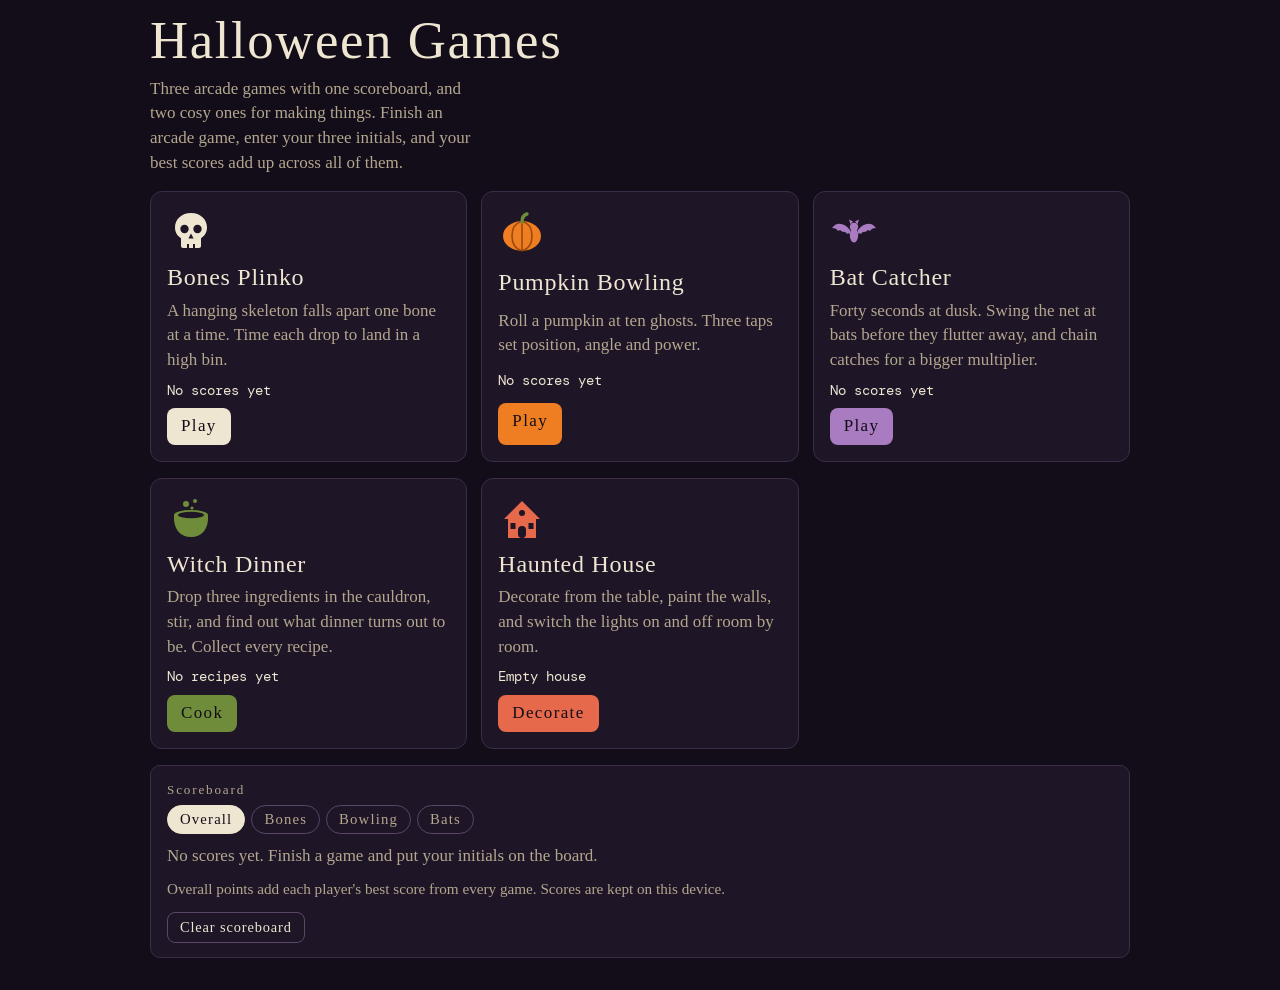
==== index.html @ f4849b36 "Bat Catcher: add a cackling witch who flies past and teases the player She crosses the sky every 9 t" ====
<!doctype html>
<html lang="en">
<head>
  <meta charset="utf-8">
  <meta name="viewport" content="width=device-width, initial-scale=1, viewport-fit=cover">
  <title>Halloween Games</title>
  <link rel="preconnect" href="https://fonts.googleapis.com">
  <link rel="preconnect" href="https://fonts.gstatic.com" crossorigin>
  <link rel="stylesheet" href="https://fonts.googleapis.com/css2?family=DM+Mono:wght@400;500&family=IM+Fell+English+SC&family=IM+Fell+English:ital@0;1&display=swap">
  <link rel="stylesheet" href="css/arcade.css?v=2844227">
</head>
<body data-root="" data-page="hub">
  <main class="wrap">
    <header class="hero">
      <h1>Halloween Games</h1>
      <p class="lede">Three arcade games with one scoreboard, and two cosy ones for making things. Finish an arcade game, enter your three initials, and your best scores add up across all of them.</p>
    </header>

    <section class="games" aria-label="Games">
      <a class="game-card" href="games/bones-plinko/index.html" style="--accent: var(--bone)">
        <svg class="icon" viewBox="0 0 48 48" aria-hidden="true">
          <path d="M24 5c-9.4 0-16 6.2-16 14.6 0 5 2.6 8.6 6 10.6V38c0 1.1.9 2 2 2h4v-4h2v4h4v-4h2v4h4c1.1 0 2-.9 2-2v-7.8c3.4-2 6-5.6 6-10.6C40 11.2 33.4 5 24 5z" fill="currentColor"/>
          <circle cx="17.5" cy="21" r="4.2" fill="#1e1526"/><circle cx="30.5" cy="21" r="4.2" fill="#1e1526"/>
          <path d="M24 25.5l-2.6 5h5.2z" fill="#1e1526"/>
        </svg>
        <h2>Bones Plinko</h2>
        <p>A hanging skeleton falls apart one bone at a time. Time each drop to land in a high bin.</p>
        <span class="best" data-best="plinko">No scores yet</span>
        <span class="play">Play</span>
      </a>
      <a class="game-card" href="games/pumpkin-bowling/index.html" style="--accent: var(--pumpkin)">
        <svg class="icon" viewBox="0 0 48 48" aria-hidden="true">
          <ellipse cx="24" cy="28" rx="19" ry="15" fill="currentColor"/>
          <path d="M24 13c-7 2-10 8-10 15s3 13 10 15M24 13c7 2 10 8 10 15s-3 13-10 15M24 13v30" fill="none" stroke="#7a3205" stroke-width="1.6" stroke-linecap="round" opacity="0.7"/>
          <path d="M24 14c0-4 1.5-7 5-8" fill="none" stroke="#6e8c3a" stroke-width="3.4" stroke-linecap="round"/>
        </svg>
        <h2>Pumpkin Bowling</h2>
        <p>Roll a pumpkin at ten ghosts. Three taps set position, angle and power.</p>
        <span class="best" data-best="bowling">No scores yet</span>
        <span class="play">Play</span>
      </a>
      <a class="game-card" href="games/bat-catcher/index.html" style="--accent: var(--orchid)">
        <svg class="icon" viewBox="0 0 48 48" aria-hidden="true">
          <ellipse cx="24" cy="27" rx="4.2" ry="7.5" fill="currentColor"/>
          <circle cx="24" cy="19" r="4.2" fill="currentColor"/>
          <path d="M20.6 16.5l-1.6-5 4 2zM27.4 16.5l1.6-5-4 2z" fill="currentColor"/>
          <path d="M28 22C34 14 42 14 46 20c-3 0-5 1-6 3-1-1-3-1-4.5 1-1.5-.5-3.5 0-4.5 2-1-1-2-1-3-0z" fill="currentColor"/>
          <path d="M20 22C14 14 6 14 2 20c3 0 5 1 6 3 1-1 3-1 4.5 1 1.5-.5 3.5 0 4.5 2 1-1 2-1 3 0z" fill="currentColor"/>
        </svg>
        <h2>Bat Catcher</h2>
        <p>Forty seconds at dusk. Swing the net at bats before they flutter away, and chain catches for a bigger multiplier.</p>
        <span class="best" data-best="bats">No scores yet</span>
        <span class="play">Play</span>
      </a>
    </section>

    <section class="games" aria-label="Make something">
      <a class="game-card" href="games/witch-dinner/index.html" style="--accent: var(--leaf, #6e8c3a)">
        <svg class="icon" viewBox="0 0 48 48" aria-hidden="true">
          <path d="M7 20c-1 14 6 22 17 22s18-8 17-22z" fill="currentColor"/>
          <ellipse cx="24" cy="20" rx="17" ry="5" fill="currentColor"/>
          <ellipse cx="24" cy="20" rx="13" ry="3.2" fill="#1e1526"/>
          <circle cx="19" cy="9" r="3" fill="currentColor"/><circle cx="28" cy="6" r="2" fill="currentColor"/><circle cx="25" cy="13" r="1.6" fill="currentColor"/>
        </svg>
        <h2>Witch Dinner</h2>
        <p>Drop three ingredients in the cauldron, stir, and find out what dinner turns out to be. Collect every recipe.</p>
        <span class="best" id="witchBest">No recipes yet</span>
        <span class="play">Cook</span>
      </a>
      <a class="game-card" href="games/haunted-house/index.html" style="--accent: var(--ember)">
        <svg class="icon" viewBox="0 0 48 48" aria-hidden="true">
          <path d="M6 24L24 6l18 18z" fill="currentColor"/>
          <rect x="10" y="24" width="28" height="19" fill="currentColor"/>
          <rect x="20" y="31" width="8" height="12" rx="4" fill="#1e1526"/>
          <rect x="12.5" y="28" width="5" height="6" fill="#1e1526"/><rect x="30.5" y="28" width="5" height="6" fill="#1e1526"/>
          <circle cx="24" cy="18" r="3" fill="#1e1526"/>
        </svg>
        <h2>Haunted House</h2>
        <p>Decorate from the table, paint the walls, and switch the lights on and off room by room.</p>
        <span class="best" id="houseBest">Empty house</span>
        <span class="play">Decorate</span>
      </a>
    </section>

    <section class="card" aria-labelledby="board-title">
      <p class="eyebrow" id="board-title"><span>Scoreboard</span></p>
      <div class="tabs" role="tablist" aria-label="Scoreboard view">
        <button type="button" class="tab" role="tab" id="tab-overall" data-tab="overall" aria-selected="true">Overall</button>
        <button type="button" class="tab" role="tab" id="tab-plinko" data-tab="plinko" aria-selected="false">Bones</button>
        <button type="button" class="tab" role="tab" id="tab-bowling" data-tab="bowling" aria-selected="false">Bowling</button>
        <button type="button" class="tab" role="tab" id="tab-bats" data-tab="bats" aria-selected="false">Bats</button>
      </div>
      <div id="table" role="tabpanel"></div>
      <p class="footnote" id="board-note">Overall points add each player's best score from every game. Scores are kept on this device.</p>
      <div class="actions" style="margin-top: 12px">
        <button type="button" class="btn ghost small" id="clear">Clear scoreboard</button>
      </div>
    </section>
  </main>

  <script src="js/arcade.js?v=2844227"></script>
  <script src="js/hub.js?v=2844227"></script>
</body>
</html>
---- css/arcade.css ----
/* Halloween Games: shared look for the hub and every game page.
   One lantern-lit plate in aubergine ink, ivory bone, marrow gold as the accent. */
:root {
  --ink: #130d19;
  --plate: #1e1526;
  --plate-2: #2a1c33;
  --line: #3b2c47;
  --line-strong: #5a4668;
  --bone: #efe6d2;
  --bone-dim: #b4a78f;
  --marrow: #f2a93b;
  --pumpkin: #ef7d22;
  --orchid: #a97bc0;
  --ember: #e5694a;
  --font-display: 'IM Fell English SC', 'Iowan Old Style', Georgia, serif;
  --font-body: 'IM Fell English', 'Iowan Old Style', Georgia, serif;
  --font-data: 'DM Mono', ui-monospace, Menlo, Consolas, monospace;
  color-scheme: dark;
}
* { box-sizing: border-box; }
html { background: var(--ink); }
body {
  margin: 0;
  background: var(--ink);
  color: var(--bone);
  font-family: var(--font-body);
  font-size: 17px;
  line-height: 1.45;
  padding-top: max(14px, env(safe-area-inset-top, 0px));
  padding-bottom: max(32px, env(safe-area-inset-bottom, 0px));
  padding-left: max(16px, env(safe-area-inset-left, 0px));
  padding-right: max(16px, env(safe-area-inset-right, 0px));
  -webkit-text-size-adjust: 100%;
}
[hidden] { display: none !important; }
a { color: inherit; }

.wrap { max-width: 460px; margin: 0 auto; display: flex; flex-direction: column; gap: 16px; }
.top { display: flex; align-items: center; justify-content: space-between; gap: 12px; min-height: 34px; }
.brand {
  font-family: var(--font-display);
  font-size: 1.05rem;
  letter-spacing: 0.08em;
  color: var(--bone-dim);
  text-decoration: none;
}
.brand:hover { color: var(--bone); }

.k { font-family: var(--font-display); font-size: 0.8rem; letter-spacing: 0.14em; color: var(--bone-dim); }
.v { font-family: var(--font-data); font-weight: 500; font-size: 1.45rem; line-height: 1.1; font-variant-numeric: tabular-nums; }

.btn {
  font-family: var(--font-display);
  font-size: 1rem;
  letter-spacing: 0.06em;
  padding: 9px 16px;
  border-radius: 8px;
  border: 1px solid var(--marrow);
  background: var(--marrow);
  color: var(--ink);
  cursor: pointer;
  text-decoration: none;
  display: inline-block;
}
.btn.ghost { background: transparent; color: var(--bone); border-color: var(--line-strong); }
.btn.small { font-size: 0.9rem; padding: 6px 12px; }
.btn:focus-visible { outline: 2px solid var(--bone); outline-offset: 2px; }
.btn:active { transform: translateY(1px); }
.btn:disabled { opacity: 0.45; cursor: default; }

.card { background: var(--plate); border: 1px solid var(--line); border-radius: 10px; padding: 14px 16px; min-width: 0; }
.eyebrow {
  margin: 0 0 6px;
  display: flex;
  justify-content: space-between;
  gap: 8px;
  font-family: var(--font-display);
  font-size: 0.82rem;
  letter-spacing: 0.14em;
  color: var(--bone-dim);
}
.eyebrow .mono { font-family: var(--font-data); letter-spacing: 0; font-variant-numeric: tabular-nums; }
.how { margin: 0; color: var(--bone-dim); }
.actions { display: flex; flex-wrap: wrap; gap: 8px; }

/* Game pages */
.gamebar { display: grid; grid-template-columns: 1fr auto; align-items: end; gap: 4px 12px; }
.back { grid-column: 1 / -1; font-family: var(--font-display); letter-spacing: 0.08em; font-size: 0.9rem; color: var(--bone-dim); text-decoration: none; }
.back:hover { color: var(--bone); }
.gamebar h1 {
  margin: 0;
  font-family: var(--font-display);
  font-weight: 400;
  font-size: clamp(1.7rem, 7vw, 2.3rem);
  letter-spacing: 0.03em;
  line-height: 1;
  text-wrap: balance;
}
.gscore { display: flex; flex-direction: column; align-items: flex-end; }

.stage { display: grid; gap: 18px; grid-template-columns: minmax(0, 1fr); }
.boardwrap { position: relative; width: min(100%, 420px); margin-inline: auto; }
canvas {
  display: block;
  width: 100%;
  height: auto;
  aspect-ratio: 400 / 696;
  border-radius: 10px;
  border: 1px solid var(--line);
  background: var(--plate);
  touch-action: manipulation;
  cursor: pointer;
  user-select: none;
  -webkit-tap-highlight-color: transparent;
}
canvas:focus { outline: none; }
canvas:focus-visible { outline: 2px solid var(--bone); outline-offset: 3px; }
.stack { display: grid; gap: 14px; min-width: 0; align-content: start; }
.latin { margin: 0; font-style: italic; font-size: 1.5rem; line-height: 1.15; }
.eng { margin: 2px 0 12px; color: var(--bone-dim); }

.list { list-style: none; margin: 0; padding: 0; }
.list li {
  display: grid;
  grid-template-columns: 1.7rem minmax(0, 1fr) auto;
  gap: 8px;
  align-items: baseline;
  padding: 5px 0;
  border-bottom: 1px dotted var(--line);
  color: var(--bone-dim);
}
.list li:last-child { border-bottom: 0; }
.list .n, .list .pts { font-family: var(--font-data); font-size: 0.82rem; font-variant-numeric: tabular-nums; }
.list .lat { font-style: italic; }
.list .pts { text-align: right; min-width: 2.6rem; }
.list li.next { color: var(--marrow); }
.list li.done { color: var(--bone); }

/* Hub */
.hero h1 {
  margin: 0;
  font-family: var(--font-display);
  font-weight: 400;
  font-size: clamp(2.2rem, 10vw, 3.3rem);
  letter-spacing: 0.03em;
  line-height: 1;
  text-wrap: balance;
}
.lede { margin: 10px 0 0; color: var(--bone-dim); max-width: 40ch; }
.games { display: grid; gap: 14px; grid-template-columns: minmax(0, 1fr); }
.game-card {
  --accent: var(--bone);
  display: grid;
  gap: 8px;
  padding: 16px;
  border: 1px solid var(--line);
  border-radius: 12px;
  background: var(--plate);
  color: inherit;
  text-decoration: none;
  min-width: 0;
}
.game-card:hover { border-color: var(--accent); }
.game-card:focus-visible { outline: 2px solid var(--bone); outline-offset: 3px; }
.game-card .icon { width: 48px; height: 48px; color: var(--accent); }
.game-card h2 { margin: 0; font-family: var(--font-display); font-weight: 400; font-size: 1.5rem; letter-spacing: 0.03em; line-height: 1.1; }
.game-card p { margin: 0; color: var(--bone-dim); }
.game-card .best { font-family: var(--font-data); font-size: 0.85rem; color: var(--bone); }
.game-card .play {
  justify-self: start;
  font-family: var(--font-display);
  letter-spacing: 0.08em;
  color: var(--ink);
  background: var(--accent);
  padding: 6px 14px;
  border-radius: 8px;
}

.tabs { display: flex; flex-wrap: wrap; gap: 6px; margin: 4px 0 10px; }
.tab {
  font-family: var(--font-display);
  letter-spacing: 0.08em;
  font-size: 0.92rem;
  padding: 5px 12px;
  border-radius: 999px;
  border: 1px solid var(--line-strong);
  background: transparent;
  color: var(--bone-dim);
  cursor: pointer;
}
.tab[aria-selected="true"] { background: var(--bone); color: var(--ink); border-color: var(--bone); }
.tab:focus-visible { outline: 2px solid var(--bone); outline-offset: 2px; }

.row {
  display: grid;
  grid-template-columns: 1.8rem 3.6rem repeat(3, minmax(0, 1fr)) 4.4rem;
  gap: 6px;
  align-items: baseline;
  padding: 7px 0;
  border-bottom: 1px dotted var(--line);
}
.row.single { grid-template-columns: 1.8rem minmax(0, 1fr) auto; }
.row.head { color: var(--bone-dim); font-family: var(--font-display); font-size: 0.78rem; letter-spacing: 0.1em; }
.row .rk, .row .num { font-family: var(--font-data); font-size: 0.85rem; font-variant-numeric: tabular-nums; }
.row .num { text-align: right; }
.row .rk { color: var(--bone-dim); }
.row .ini { font-family: var(--font-data); font-weight: 500; font-size: 1.05rem; letter-spacing: 0.14em; }
.row .tot { font-weight: 500; color: var(--bone); }
.row.first .ini, .row.first .tot { color: var(--marrow); }
.row.head .num { font-family: var(--font-display); font-size: 0.78rem; }
.table { margin: 0; padding: 0; list-style: none; }
.footnote { margin: 10px 0 0; color: var(--bone-dim); font-size: 0.95rem; }
.sr { position: absolute; width: 1px; height: 1px; overflow: hidden; clip-path: inset(50%); white-space: nowrap; }

/* Initials entry and result */
.modal {
  position: fixed;
  inset: 0;
  z-index: 50;
  display: grid;
  place-items: center;
  background: rgba(10, 6, 14, 0.84);
  padding: max(16px, env(safe-area-inset-top, 0px)) max(16px, env(safe-area-inset-right, 0px)) max(16px, env(safe-area-inset-bottom, 0px)) max(16px, env(safe-area-inset-left, 0px));
  overflow-y: auto;
}
.mcard {
  width: min(100%, 360px);
  background: var(--plate);
  border: 1px solid var(--line-strong);
  border-radius: 14px;
  padding: 20px 18px;
  display: grid;
  gap: 6px;
  justify-items: center;
  text-align: center;
}
.mcard:focus { outline: none; }
.mcard .eyebrow { justify-content: center; margin: 0; }
.final { margin: 0; font-family: var(--font-data); font-weight: 500; font-size: 3.2rem; line-height: 1.1; color: var(--marrow); font-variant-numeric: tabular-nums; }
.note { margin: 0; min-height: 1.4em; font-style: italic; font-size: 1.1rem; }
.mblock { display: grid; gap: 10px; justify-items: center; width: 100%; margin-top: 6px; }
.slots { display: flex; gap: 14px; justify-content: center; }
.slot { display: flex; flex-direction: column; align-items: center; gap: 2px; }
.arrow {
  width: 54px;
  height: 40px;
  display: grid;
  place-items: center;
  border-radius: 8px;
  border: 1px solid var(--line-strong);
  background: transparent;
  color: var(--bone);
  cursor: pointer;
}
.arrow:focus-visible { outline: 2px solid var(--bone); outline-offset: 2px; }
.arrow:active { background: var(--plate-2); }
.letter {
  width: 54px;
  text-align: center;
  font-family: var(--font-data);
  font-weight: 500;
  font-size: 3rem;
  line-height: 1.15;
  border-bottom: 3px solid var(--line-strong);
  cursor: pointer;
}
.slot.on .letter { border-bottom-color: var(--marrow); color: var(--marrow); }
.rankline { margin: 0; font-family: var(--font-display); font-size: 1.2rem; letter-spacing: 0.04em; }
.subline { margin: 0; color: var(--bone-dim); }

@media (min-width: 860px) {
  .wrap { max-width: 980px; }
  .stage { grid-template-columns: 420px minmax(0, 1fr); align-items: start; }
  .boardwrap { margin-inline: 0; }
  .games { grid-template-columns: repeat(3, minmax(0, 1fr)); }
}
@media (prefers-reduced-motion: reduce) {
  .btn:active { transform: none; }
}

/* Item pickers shared by Witch Dinner and Haunted House */
.shelf { display: grid; grid-template-columns: repeat(4, minmax(0, 1fr)); gap: 8px; margin-top: 10px; }
.item {
  font: inherit; color: var(--bone); background: var(--plate-2); border: 1px solid var(--line); border-radius: 10px;
  padding: 8px 2px 7px; display: flex; flex-direction: column; align-items: center; gap: 4px; cursor: pointer; min-width: 0;
}
.item svg { width: 36px; height: 36px; }
.item span { font-size: 0.74rem; line-height: 1.1; text-align: center; color: var(--bone-dim); padding: 0 2px; }
.item:hover { border-color: var(--line-strong); }
.item:focus-visible { outline: 2px solid var(--bone); outline-offset: 2px; }
.item[disabled] { opacity: 0.3; cursor: default; }
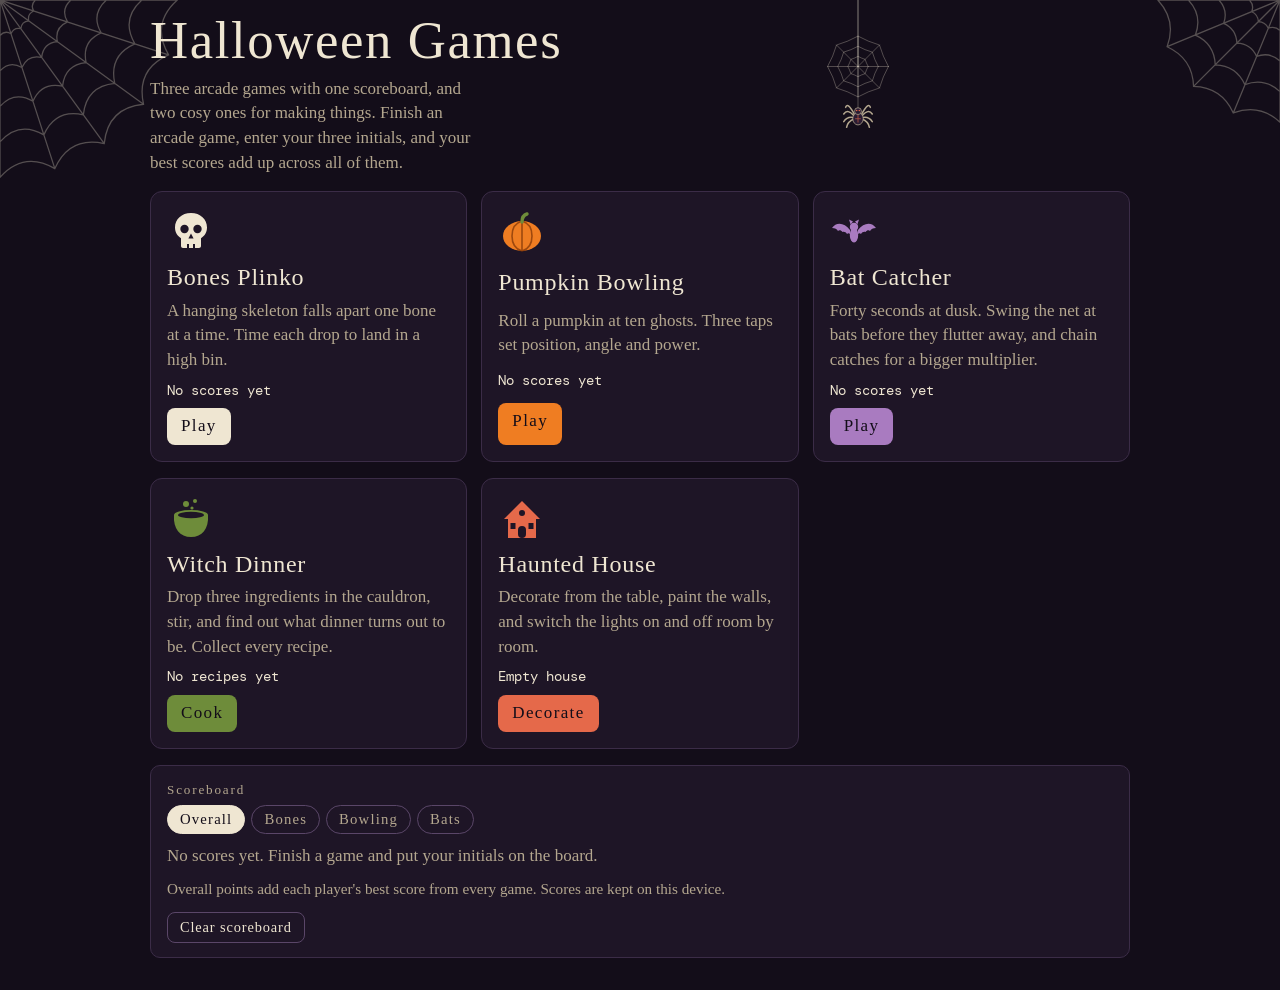
==== commit 6f1b23b7: "Hub: add cobwebs in both top corners and a dangling spider Co-Authored-By: Claude Sonnet 5.5 <norepl" ====
--- a/index.html
+++ b/index.html
@@ -7,9 +7,20 @@
   <link rel="preconnect" href="https://fonts.googleapis.com">
   <link rel="preconnect" href="https://fonts.gstatic.com" crossorigin>
   <link rel="stylesheet" href="https://fonts.googleapis.com/css2?family=DM+Mono:wght@400;500&family=IM+Fell+English+SC&family=IM+Fell+English:ital@0;1&display=swap">
-  <link rel="stylesheet" href="css/arcade.css?v=2844227">
+  <link rel="stylesheet" href="css/arcade.css?v=b0826ec">
 </head>
 <body data-root="" data-page="hub">
+  <div class="webs" aria-hidden="true">
+    <svg class="web web-l" viewBox="0 0 150 150"><g fill="none" stroke="currentColor" stroke-width="1" stroke-linecap="round"><path d="M0 0L140.0 0.0M0 0L133.1 43.3M0 0L113.3 82.3M0 0L82.3 113.3M0 0L43.3 133.1M0 0L0.0 140.0M28.0 0.0Q23.8 3.8 26.6 8.7Q21.5 10.9 22.7 16.5Q17.0 17.0 16.5 22.7Q10.9 21.5 8.7 26.6Q3.8 23.8 0.0 28.0M56.0 0.0Q47.6 7.5 53.3 17.3Q42.9 21.9 45.3 32.9Q34.1 34.1 32.9 45.3Q21.9 42.9 17.3 53.3Q7.5 47.6 0.0 56.0M84.0 0.0Q71.4 11.3 79.9 26.0Q64.4 32.8 68.0 49.4Q51.1 51.1 49.4 68.0Q32.8 64.4 26.0 79.9Q11.3 71.4 0.0 84.0M112.0 0.0Q95.1 15.1 106.5 34.6Q85.8 43.7 90.6 65.8Q68.1 68.1 65.8 90.6Q43.7 85.8 34.6 106.5Q15.1 95.1 0.0 112.0M140.0 0.0Q118.9 18.8 133.1 43.3Q107.3 54.7 113.3 82.3Q85.1 85.1 82.3 113.3Q54.7 107.3 43.3 133.1Q18.8 118.9 0.0 140.0"/></g></svg>
+    <svg class="web web-r" viewBox="0 0 110 110"><g fill="none" stroke="currentColor" stroke-width="1" stroke-linecap="round"><path d="M0 0L96.0 0.0M0 0L88.7 36.7M0 0L67.9 67.9M0 0L36.7 88.7M0 0L0.0 96.0M24.0 0.0Q20.2 4.0 22.2 9.2Q17.2 11.5 17.0 17.0Q11.5 17.2 9.2 22.2Q4.0 20.2 0.0 24.0M48.0 0.0Q40.5 8.1 44.3 18.4Q34.3 22.9 33.9 33.9Q22.9 34.3 18.4 44.3Q8.1 40.5 0.0 48.0M72.0 0.0Q60.7 12.1 66.5 27.6Q51.5 34.4 50.9 50.9Q34.4 51.5 27.6 66.5Q12.1 60.7 0.0 72.0M96.0 0.0Q81.0 16.1 88.7 36.7Q68.6 45.9 67.9 67.9Q45.9 68.6 36.7 88.7Q16.1 81.0 0.0 96.0"/></g></svg>
+    <svg class="web web-m" viewBox="-40 -70 80 170">
+      <g fill="none" stroke="currentColor" stroke-width="1" stroke-linecap="round"><path d="M0 -70V0"/><g transform="translate(0 0)"><path d="M0 0L32.0 0.0M0 0L22.6 22.6M0 0L0.0 32.0M0 0L-22.6 22.6M0 0L-32.0 0.0M0 0L-22.6 -22.6M0 0L-0.0 -32.0M0 0L22.6 -22.6M10.7 0.0Q8.7 3.6 7.5 7.5Q3.6 8.7 0.0 10.7Q-3.6 8.7 -7.5 7.5Q-8.7 3.6 -10.7 0.0Q-8.7 -3.6 -7.5 -7.5Q-3.6 -8.7 -0.0 -10.7Q3.6 -8.7 7.5 -7.5Q8.7 -3.6 10.7 -0.0M21.3 0.0Q17.3 7.2 15.1 15.1Q7.2 17.3 0.0 21.3Q-7.2 17.3 -15.1 15.1Q-17.3 7.2 -21.3 0.0Q-17.3 -7.2 -15.1 -15.1Q-7.2 -17.3 -0.0 -21.3Q7.2 -17.3 15.1 -15.1Q17.3 -7.2 21.3 -0.0M32.0 0.0Q26.0 10.8 22.6 22.6Q10.8 26.0 0.0 32.0Q-10.8 26.0 -22.6 22.6Q-26.0 10.8 -32.0 0.0Q-26.0 -10.8 -22.6 -22.6Q-10.8 -26.0 -0.0 -32.0Q10.8 -26.0 22.6 -22.6Q26.0 -10.8 32.0 -0.0"/></g></g>
+      <g class="dangle"><path d="M0 -70V44" fill="none" stroke="currentColor" stroke-width="1"/>
+        <g transform="translate(0 52)"><g fill="none" stroke="#b4a78f" stroke-width="1.6" stroke-linecap="round"><path d="M-4 -2Q-11 -15 -13 -9"/><path d="M-4 0Q-11 -8 -15 -2"/><path d="M-4 2Q-11 0 -15 6"/><path d="M-4 3Q-11 6 -12 12"/><path d="M4 -2Q11 -15 13 -9"/><path d="M4 0Q11 -8 15 -2"/><path d="M4 2Q11 0 15 6"/><path d="M4 3Q11 6 12 12"/></g>
+        <ellipse cx="0" cy="3" rx="5.5" ry="6.5" fill="#2a1c33" stroke="#b4a78f" stroke-width=".8"/><circle cx="0" cy="-5" r="3.6" fill="#2a1c33" stroke="#b4a78f" stroke-width=".8"/>
+        <circle cx="-1.4" cy="-5.6" r=".8" fill="#e5694a"/><circle cx="1.4" cy="-5.6" r=".8" fill="#e5694a"/><path d="M0 -1v8M-3 3h6" stroke="#e5694a" stroke-width=".9" opacity=".7"/></g></g>
+    </svg>
+  </div>
   <main class="wrap">
     <header class="hero">
       <h1>Halloween Games</h1>
@@ -98,7 +109,7 @@
     </section>
   </main>
 
-  <script src="js/arcade.js?v=2844227"></script>
-  <script src="js/hub.js?v=2844227"></script>
+  <script src="js/arcade.js?v=b0826ec"></script>
+  <script src="js/hub.js?v=b0826ec"></script>
 </body>
 </html>
--- a/css/arcade.css
+++ b/css/arcade.css
@@ -135,6 +135,14 @@
 .list .pts { text-align: right; min-width: 2.6rem; }
 .list li.next { color: var(--marrow); }
 .list li.done { color: var(--bone); }
+.list li.head { color: var(--bone-dim); font-family: var(--font-display); letter-spacing: 0.1em; font-size: 0.8rem; }
+.list .pts.cur { color: var(--marrow); }
+
+.seg { display: inline-grid; grid-auto-flow: column; border: 1px solid var(--line-strong); border-radius: 8px; overflow: hidden; }
+.seg button { font-family: var(--font-display); font-size: 0.95rem; letter-spacing: 0.05em; color: var(--bone); background: transparent; border: 0; padding: 7px 14px; cursor: pointer; }
+.seg button + button { border-left: 1px solid var(--line-strong); }
+.seg button[aria-pressed="true"] { background: var(--marrow); color: var(--ink); }
+.seg button:focus-visible { outline: 2px solid var(--bone); outline-offset: -2px; }
 
 /* Hub */
 .hero h1 {
@@ -208,6 +216,7 @@
 .row .tot { font-weight: 500; color: var(--bone); }
 .row.first .ini, .row.first .tot { color: var(--marrow); }
 .row.head .num { font-family: var(--font-display); font-size: 0.78rem; }
+.row.head .ini { font-family: var(--font-display); font-size: 0.78rem; font-weight: 400; letter-spacing: 0.1em; }
 .table { margin: 0; padding: 0; list-style: none; }
 .footnote { margin: 10px 0 0; color: var(--bone-dim); font-size: 0.95rem; }
 .sr { position: absolute; width: 1px; height: 1px; overflow: hidden; clip-path: inset(50%); white-space: nowrap; }
@@ -289,3 +298,16 @@
 .item:hover { border-color: var(--line-strong); }
 .item:focus-visible { outline: 2px solid var(--bone); outline-offset: 2px; }
 .item[disabled] { opacity: 0.3; cursor: default; }
+
+/* Hub cobwebs */
+body[data-page="hub"] { position: relative; }
+body[data-page="hub"] .wrap { position: relative; z-index: 1; }
+.webs { position: absolute; inset: 0 0 auto 0; height: 0; z-index: 0; pointer-events: none; color: rgba(239, 230, 210, 0.3); }
+.webs .web { position: absolute; display: block; height: auto; overflow: visible; }
+.web-l { top: 0; left: 0; width: min(38vw, 150px); }
+.web-r { top: 0; right: 0; width: min(28vw, 110px); transform: scaleX(-1); }
+.web-m { top: 0; right: 6%; width: 50px; }
+.web-m .dangle { animation: dangle 5.5s ease-in-out infinite; }
+@keyframes dangle { 0%, 100% { transform: translateY(0); } 50% { transform: translateY(12px); } }
+@media (min-width: 860px) { .web-m { right: 30%; } .web-l { width: 190px; } .web-r { width: 140px; } .web-m { width: 76px; right: 30%; } }
+@media (prefers-reduced-motion: reduce) { .web-m .dangle { animation: none; } }
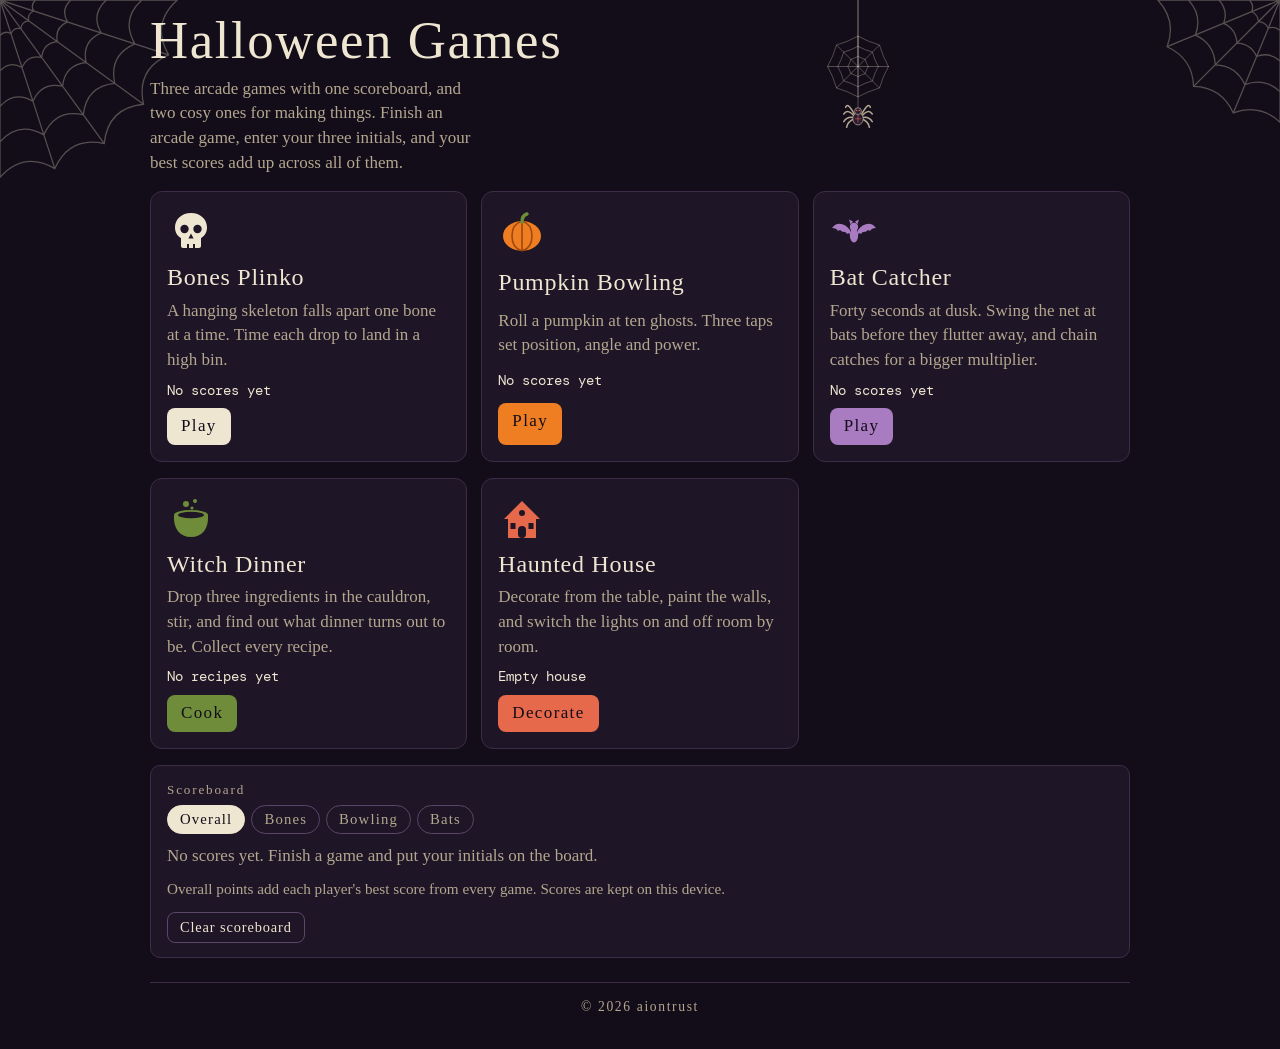
==== commit 5f936821: "Add an aiontrust copyright footer to every page Co-Authored-By: Claude Sonnet 5.5 <noreply@anthropic" ====
--- a/index.html
+++ b/index.html
@@ -7,7 +7,7 @@
   <link rel="preconnect" href="https://fonts.googleapis.com">
   <link rel="preconnect" href="https://fonts.gstatic.com" crossorigin>
   <link rel="stylesheet" href="https://fonts.googleapis.com/css2?family=DM+Mono:wght@400;500&family=IM+Fell+English+SC&family=IM+Fell+English:ital@0;1&display=swap">
-  <link rel="stylesheet" href="css/arcade.css?v=b0826ec">
+  <link rel="stylesheet" href="css/arcade.css?v=6f1b23b">
 </head>
 <body data-root="" data-page="hub">
   <div class="webs" aria-hidden="true">
@@ -107,9 +107,10 @@
         <button type="button" class="btn ghost small" id="clear">Clear scoreboard</button>
       </div>
     </section>
+    <footer class="foot">&copy; 2026 aiontrust</footer>
   </main>
 
-  <script src="js/arcade.js?v=b0826ec"></script>
-  <script src="js/hub.js?v=b0826ec"></script>
+  <script src="js/arcade.js?v=6f1b23b"></script>
+  <script src="js/hub.js?v=6f1b23b"></script>
 </body>
 </html>
--- a/css/arcade.css
+++ b/css/arcade.css
@@ -311,3 +311,6 @@
 @keyframes dangle { 0%, 100% { transform: translateY(0); } 50% { transform: translateY(12px); } }
 @media (min-width: 860px) { .web-m { right: 30%; } .web-l { width: 190px; } .web-r { width: 140px; } .web-m { width: 76px; right: 30%; } }
 @media (prefers-reduced-motion: reduce) { .web-m .dangle { animation: none; } }
+
+/* Footer */
+.foot { margin-top: 8px; padding-top: 14px; border-top: 1px solid var(--line); text-align: center; font-family: var(--font-display); font-size: 0.85rem; letter-spacing: 0.12em; color: var(--bone-dim); }
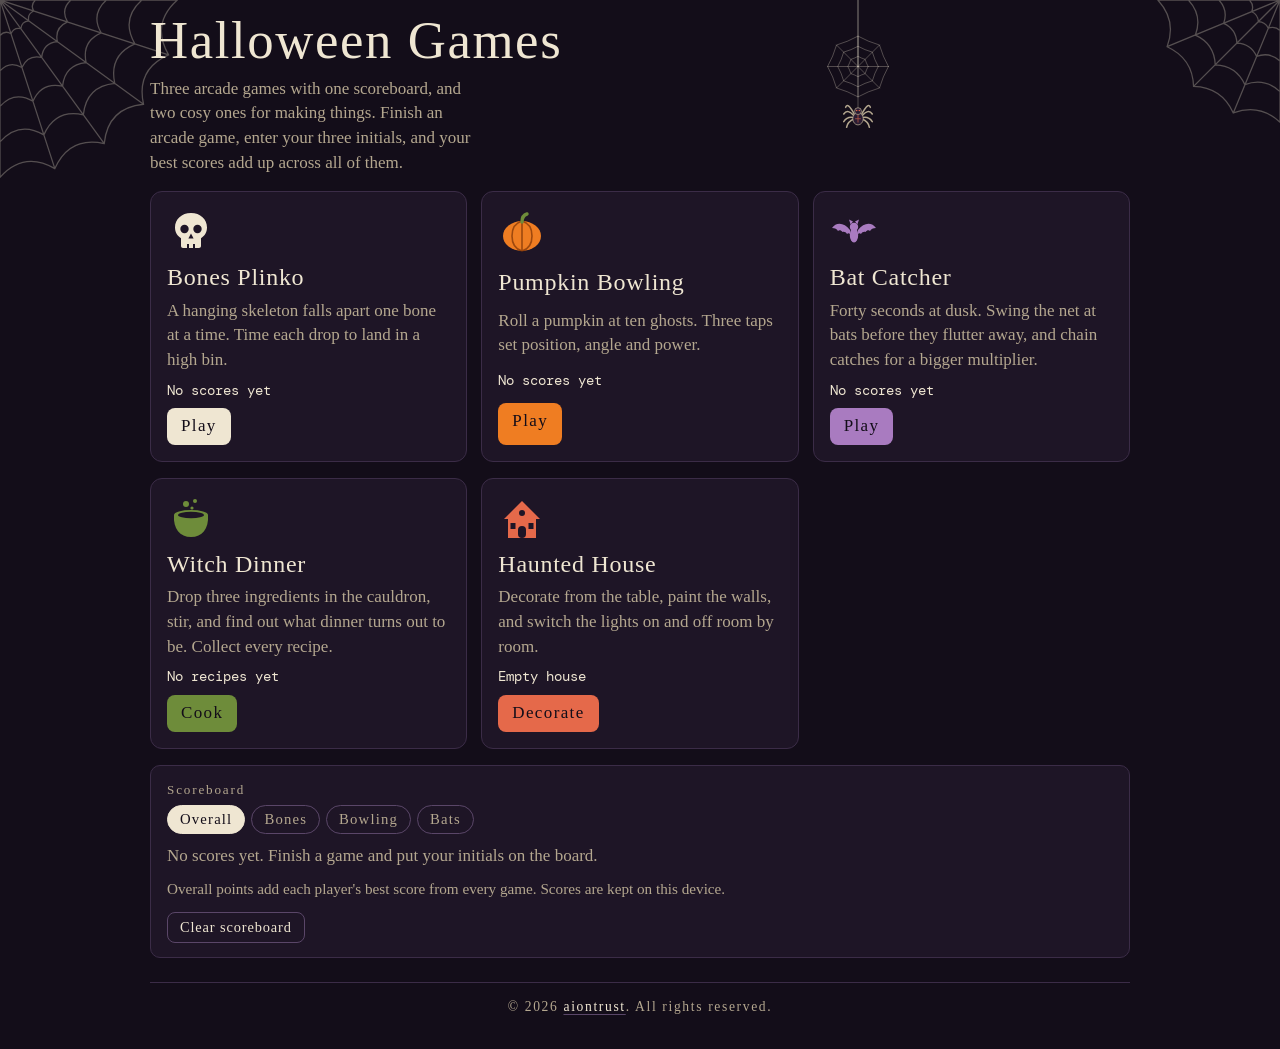
==== commit aa291282: "Footer: add All rights reserved and link aiontrust to its GitHub Co-Authored-By: Claude Sonnet 5.5 <" ====
--- a/index.html
+++ b/index.html
@@ -7,7 +7,7 @@
   <link rel="preconnect" href="https://fonts.googleapis.com">
   <link rel="preconnect" href="https://fonts.gstatic.com" crossorigin>
   <link rel="stylesheet" href="https://fonts.googleapis.com/css2?family=DM+Mono:wght@400;500&family=IM+Fell+English+SC&family=IM+Fell+English:ital@0;1&display=swap">
-  <link rel="stylesheet" href="css/arcade.css?v=6f1b23b">
+  <link rel="stylesheet" href="css/arcade.css?v=5f93682">
 </head>
 <body data-root="" data-page="hub">
   <div class="webs" aria-hidden="true">
@@ -107,10 +107,10 @@
         <button type="button" class="btn ghost small" id="clear">Clear scoreboard</button>
       </div>
     </section>
-    <footer class="foot">&copy; 2026 aiontrust</footer>
+    <footer class="foot">&copy; 2026 <a href="https://github.com/aiontrust" target="_blank" rel="noopener">aiontrust</a>. All rights reserved.</footer>
   </main>
 
-  <script src="js/arcade.js?v=6f1b23b"></script>
-  <script src="js/hub.js?v=6f1b23b"></script>
+  <script src="js/arcade.js?v=5f93682"></script>
+  <script src="js/hub.js?v=5f93682"></script>
 </body>
 </html>
--- a/css/arcade.css
+++ b/css/arcade.css
@@ -314,3 +314,6 @@
 
 /* Footer */
 .foot { margin-top: 8px; padding-top: 14px; border-top: 1px solid var(--line); text-align: center; font-family: var(--font-display); font-size: 0.85rem; letter-spacing: 0.12em; color: var(--bone-dim); }
+.foot a { color: var(--bone); text-decoration: underline; text-decoration-color: var(--line-strong); text-underline-offset: 3px; }
+.foot a:hover { text-decoration-color: var(--marrow); }
+.foot a:focus-visible { outline: 2px solid var(--bone); outline-offset: 2px; border-radius: 2px; }
